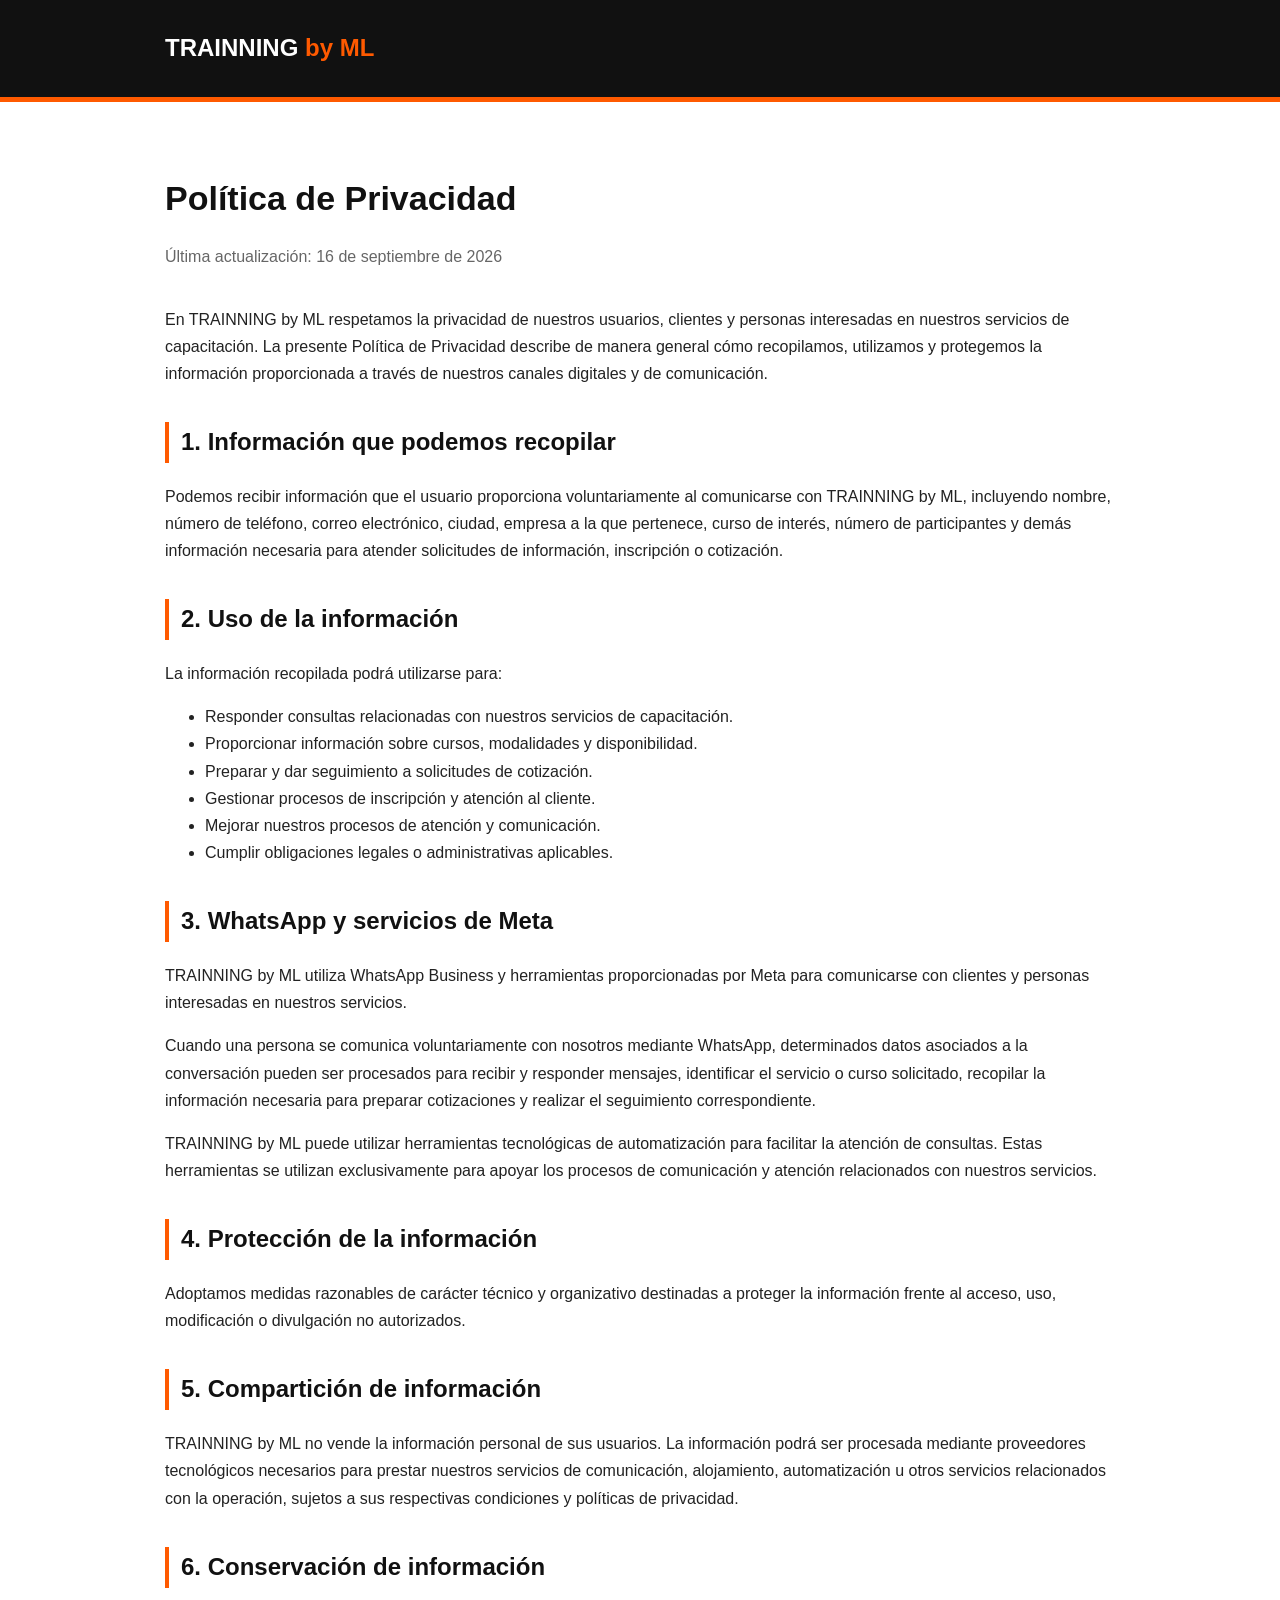
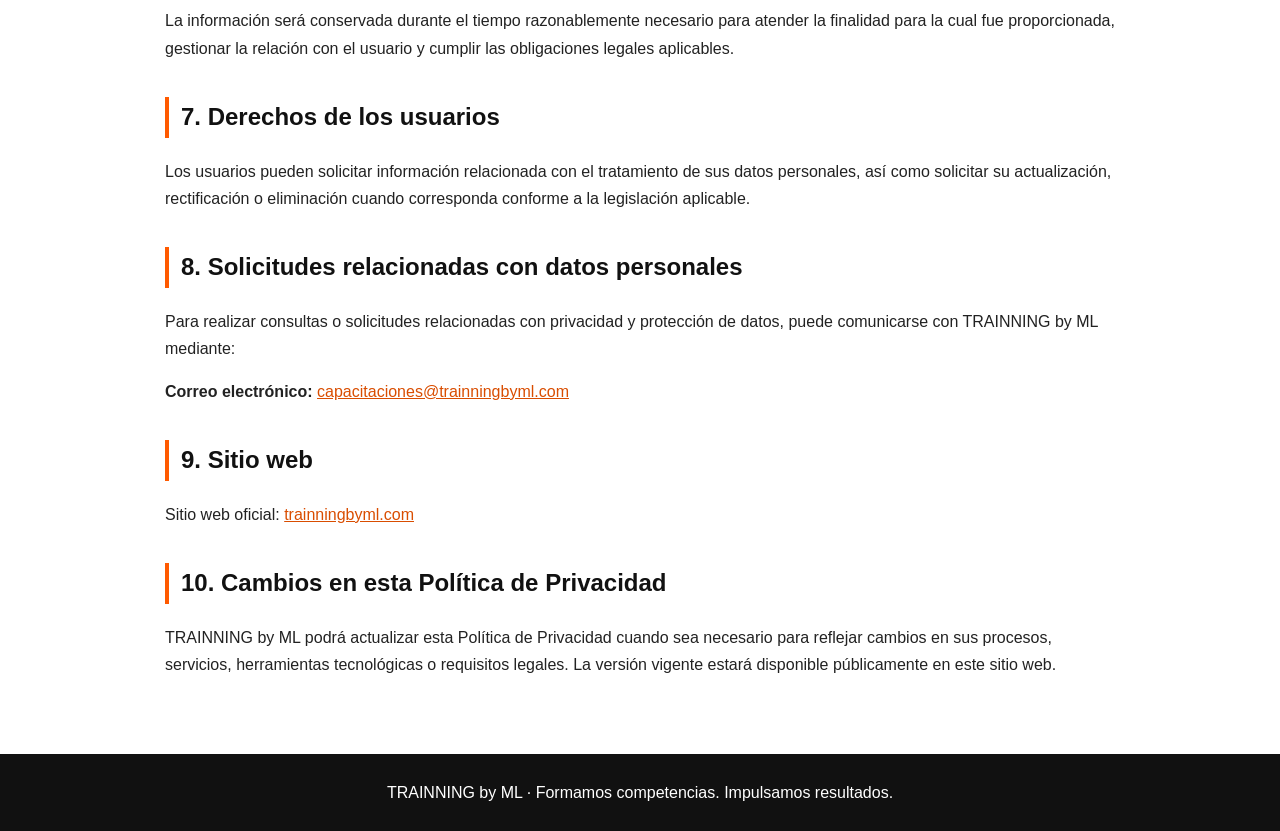
==== politica-de-privacidad.html @ 2d64966c "Create politica-de-privacidad.html" ====
<!DOCTYPE html>
<html lang="es">
<head>
  <meta charset="UTF-8">
  <meta name="viewport" content="width=device-width, initial-scale=1.0">
  <title>Política de Privacidad | TRAINNING by ML</title>
  <meta name="description" content="Política de Privacidad de TRAINNING by ML.">
  <style>
    body {
      margin: 0;
      font-family: Arial, Helvetica, sans-serif;
      background: #ffffff;
      color: #222222;
      line-height: 1.7;
    }

    .header {
      background: #111111;
      border-bottom: 5px solid #ff5a00;
      padding: 28px 20px;
    }

    .header-content {
      max-width: 950px;
      margin: auto;
    }

    .brand {
      color: #ffffff;
      font-size: 24px;
      font-weight: 700;
    }

    .brand span {
      color: #ff5a00;
    }

    .container {
      max-width: 950px;
      margin: 0 auto;
      padding: 45px 20px 60px;
    }

    h1 {
      color: #111111;
      font-size: 34px;
      margin-bottom: 8px;
    }

    h2 {
      color: #111111;
      margin-top: 35px;
      border-left: 4px solid #ff5a00;
      padding-left: 12px;
    }

    .updated {
      color: #666666;
      margin-bottom: 35px;
    }

    a {
      color: #d94d00;
    }

    .footer {
      background: #111111;
      color: #ffffff;
      text-align: center;
      padding: 25px 20px;
    }
  </style>
</head>

<body>

<header class="header">
  <div class="header-content">
    <div class="brand">TRAINNING <span>by ML</span></div>
  </div>
</header>

<main class="container">

  <h1>Política de Privacidad</h1>
  <p class="updated">Última actualización: 16 de septiembre de 2026</p>

  <p>
    En TRAINNING by ML respetamos la privacidad de nuestros usuarios, clientes
    y personas interesadas en nuestros servicios de capacitación. La presente
    Política de Privacidad describe de manera general cómo recopilamos,
    utilizamos y protegemos la información proporcionada a través de nuestros
    canales digitales y de comunicación.
  </p>

  <h2>1. Información que podemos recopilar</h2>

  <p>
    Podemos recibir información que el usuario proporciona voluntariamente al
    comunicarse con TRAINNING by ML, incluyendo nombre, número de teléfono,
    correo electrónico, ciudad, empresa a la que pertenece, curso de interés,
    número de participantes y demás información necesaria para atender
    solicitudes de información, inscripción o cotización.
  </p>

  <h2>2. Uso de la información</h2>

  <p>La información recopilada podrá utilizarse para:</p>

  <ul>
    <li>Responder consultas relacionadas con nuestros servicios de capacitación.</li>
    <li>Proporcionar información sobre cursos, modalidades y disponibilidad.</li>
    <li>Preparar y dar seguimiento a solicitudes de cotización.</li>
    <li>Gestionar procesos de inscripción y atención al cliente.</li>
    <li>Mejorar nuestros procesos de atención y comunicación.</li>
    <li>Cumplir obligaciones legales o administrativas aplicables.</li>
  </ul>

  <h2>3. WhatsApp y servicios de Meta</h2>

  <p>
    TRAINNING by ML utiliza WhatsApp Business y herramientas proporcionadas
    por Meta para comunicarse con clientes y personas interesadas en nuestros
    servicios.
  </p>

  <p>
    Cuando una persona se comunica voluntariamente con nosotros mediante
    WhatsApp, determinados datos asociados a la conversación pueden ser
    procesados para recibir y responder mensajes, identificar el servicio o
    curso solicitado, recopilar la información necesaria para preparar
    cotizaciones y realizar el seguimiento correspondiente.
  </p>

  <p>
    TRAINNING by ML puede utilizar herramientas tecnológicas de automatización
    para facilitar la atención de consultas. Estas herramientas se utilizan
    exclusivamente para apoyar los procesos de comunicación y atención
    relacionados con nuestros servicios.
  </p>

  <h2>4. Protección de la información</h2>

  <p>
    Adoptamos medidas razonables de carácter técnico y organizativo destinadas
    a proteger la información frente al acceso, uso, modificación o divulgación
    no autorizados.
  </p>

  <h2>5. Compartición de información</h2>

  <p>
    TRAINNING by ML no vende la información personal de sus usuarios.
    La información podrá ser procesada mediante proveedores tecnológicos
    necesarios para prestar nuestros servicios de comunicación, alojamiento,
    automatización u otros servicios relacionados con la operación, sujetos
    a sus respectivas condiciones y políticas de privacidad.
  </p>

  <h2>6. Conservación de información</h2>

  <p>
    La información será conservada durante el tiempo razonablemente necesario
    para atender la finalidad para la cual fue proporcionada, gestionar la
    relación con el usuario y cumplir las obligaciones legales aplicables.
  </p>

  <h2>7. Derechos de los usuarios</h2>

  <p>
    Los usuarios pueden solicitar información relacionada con el tratamiento
    de sus datos personales, así como solicitar su actualización, rectificación
    o eliminación cuando corresponda conforme a la legislación aplicable.
  </p>

  <h2>8. Solicitudes relacionadas con datos personales</h2>

  <p>
    Para realizar consultas o solicitudes relacionadas con privacidad y
    protección de datos, puede comunicarse con TRAINNING by ML mediante:
  </p>

  <p>
    <strong>Correo electrónico:</strong>
    <a href="mailto:capacitaciones@trainningbyml.com">
      capacitaciones@trainningbyml.com
    </a>
  </p>

  <h2>9. Sitio web</h2>

  <p>
    Sitio web oficial:
    <a href="https://trainningbyml.com/">
      trainningbyml.com
    </a>
  </p>

  <h2>10. Cambios en esta Política de Privacidad</h2>

  <p>
    TRAINNING by ML podrá actualizar esta Política de Privacidad cuando sea
    necesario para reflejar cambios en sus procesos, servicios, herramientas
    tecnológicas o requisitos legales. La versión vigente estará disponible
    públicamente en este sitio web.
  </p>

</main>

<footer class="footer">
  TRAINNING by ML · Formamos competencias. Impulsamos resultados.
</footer>

</body>
</html>
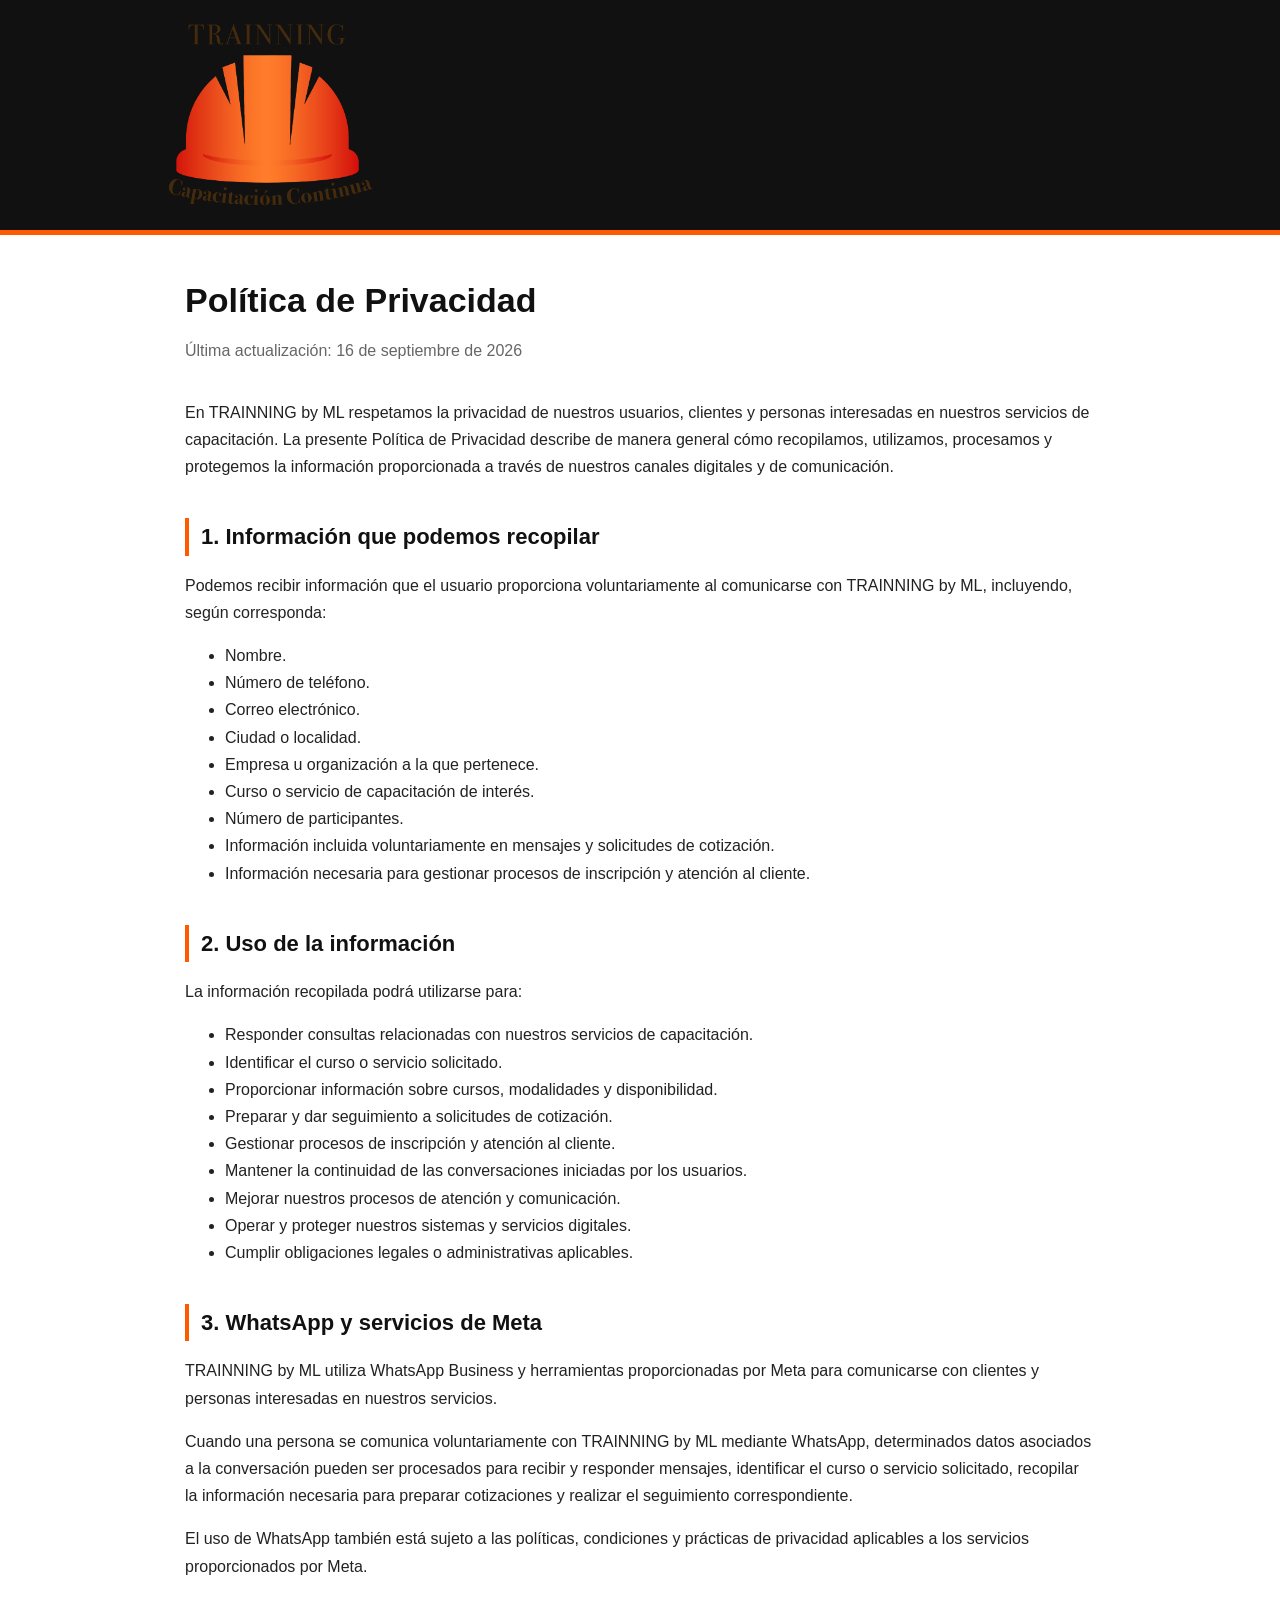
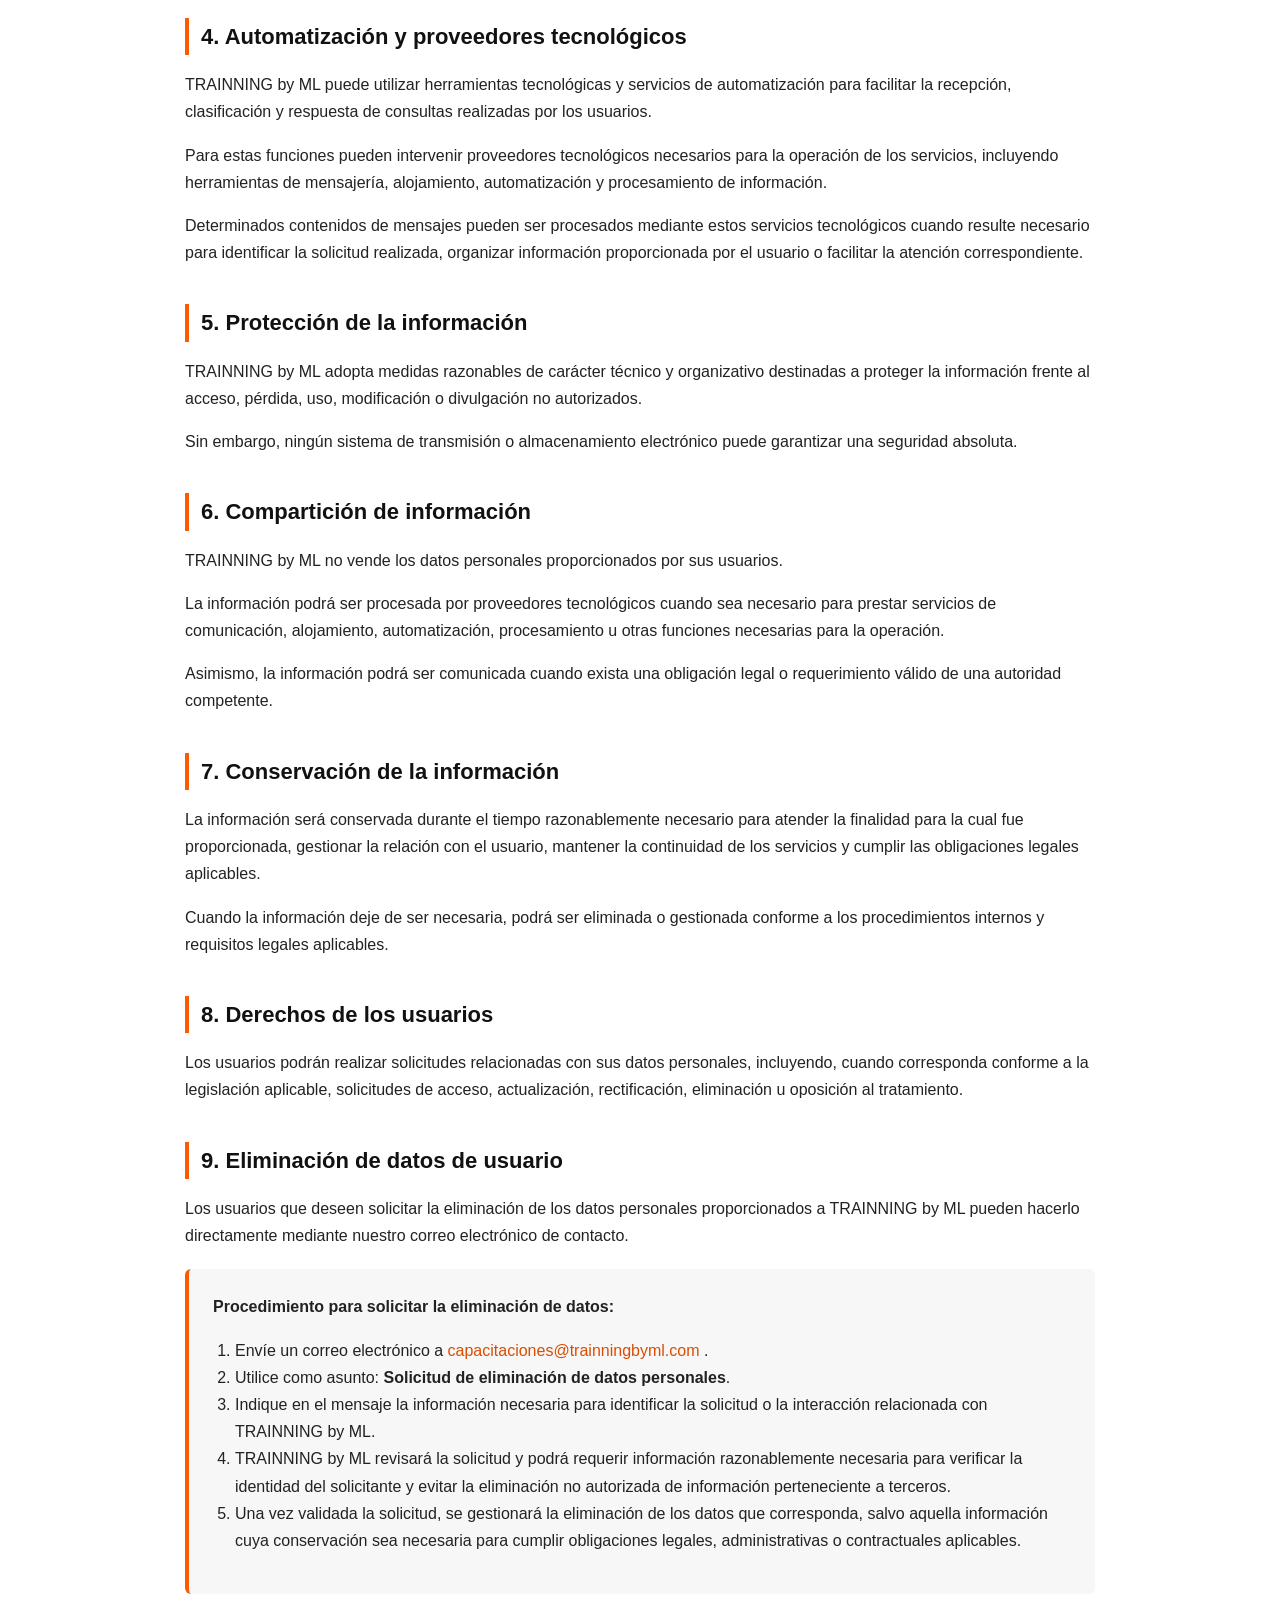
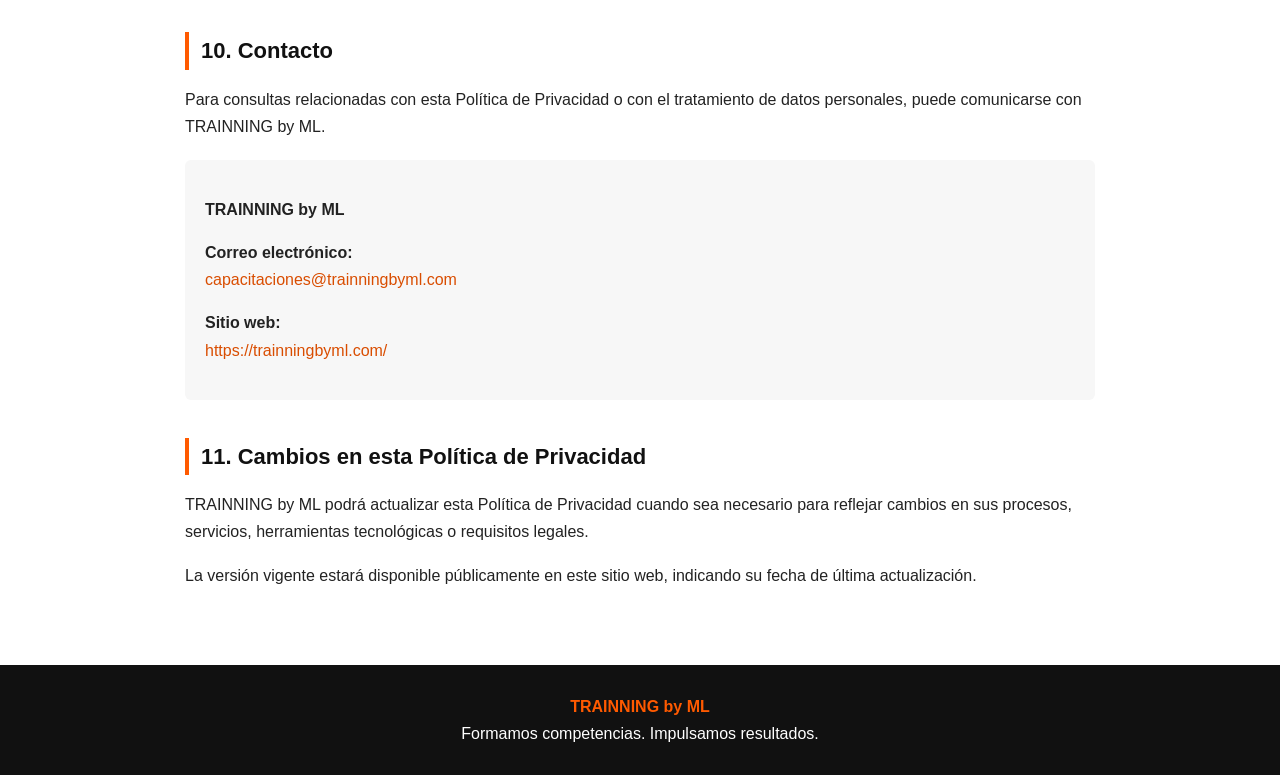
==== commit 4b7c16c3: "Update politica-de-privacidad.html" ====
--- a/politica-de-privacidad.html
+++ b/politica-de-privacidad.html
@@ -3,9 +3,26 @@
 <head>
   <meta charset="UTF-8">
   <meta name="viewport" content="width=device-width, initial-scale=1.0">
+
   <title>Política de Privacidad | TRAINNING by ML</title>
-  <meta name="description" content="Política de Privacidad de TRAINNING by ML.">
+
+  <meta
+    name="description"
+    content="Política de Privacidad y procedimiento para solicitar la eliminación de datos personales en TRAINNING by ML."
+  >
+
+  <!-- Favicon oficial -->
+  <link rel="icon" type="image/png" href="imagenes/favicon.png">
+
   <style>
+    * {
+      box-sizing: border-box;
+    }
+
+    html {
+      scroll-behavior: smooth;
+    }
+
     body {
       margin: 0;
       font-family: Arial, Helvetica, sans-serif;
@@ -17,22 +34,21 @@
     .header {
       background: #111111;
       border-bottom: 5px solid #ff5a00;
-      padding: 28px 20px;
+      padding: 22px 20px;
     }
 
     .header-content {
       max-width: 950px;
-      margin: auto;
-    }
-
-    .brand {
-      color: #ffffff;
-      font-size: 24px;
-      font-weight: 700;
-    }
-
-    .brand span {
-      color: #ff5a00;
+      margin: 0 auto;
+      display: flex;
+      align-items: center;
+    }
+
+    .logo {
+      display: block;
+      max-width: 210px;
+      width: 100%;
+      height: auto;
     }
 
     .container {
@@ -44,14 +60,22 @@
     h1 {
       color: #111111;
       font-size: 34px;
-      margin-bottom: 8px;
+      line-height: 1.2;
+      margin: 0 0 8px;
     }
 
     h2 {
       color: #111111;
-      margin-top: 35px;
+      font-size: 22px;
+      margin-top: 38px;
+      margin-bottom: 16px;
       border-left: 4px solid #ff5a00;
       padding-left: 12px;
+    }
+
+    p,
+    li {
+      font-size: 16px;
     }
 
     .updated {
@@ -61,155 +85,325 @@
 
     a {
       color: #d94d00;
+      text-decoration: none;
+    }
+
+    a:hover {
+      text-decoration: underline;
+    }
+
+    .data-deletion {
+      margin-top: 20px;
+      padding: 24px;
+      background: #f7f7f7;
+      border-left: 4px solid #ff5a00;
+      border-radius: 6px;
+    }
+
+    .data-deletion ol {
+      padding-left: 22px;
+    }
+
+    .contact-box {
+      margin-top: 20px;
+      padding: 20px;
+      background: #f7f7f7;
+      border-radius: 6px;
     }
 
     .footer {
       background: #111111;
       color: #ffffff;
       text-align: center;
-      padding: 25px 20px;
+      padding: 28px 20px;
+    }
+
+    .footer strong {
+      color: #ff5a00;
+    }
+
+    @media (max-width: 600px) {
+      .logo {
+        max-width: 175px;
+      }
+
+      h1 {
+        font-size: 28px;
+      }
+
+      h2 {
+        font-size: 20px;
+      }
+
+      .container {
+        padding-top: 35px;
+      }
     }
   </style>
 </head>
 
 <body>
 
-<header class="header">
-  <div class="header-content">
-    <div class="brand">TRAINNING <span>by ML</span></div>
-  </div>
-</header>
-
-<main class="container">
-
-  <h1>Política de Privacidad</h1>
-  <p class="updated">Última actualización: 16 de septiembre de 2026</p>
-
-  <p>
-    En TRAINNING by ML respetamos la privacidad de nuestros usuarios, clientes
-    y personas interesadas en nuestros servicios de capacitación. La presente
-    Política de Privacidad describe de manera general cómo recopilamos,
-    utilizamos y protegemos la información proporcionada a través de nuestros
-    canales digitales y de comunicación.
-  </p>
-
-  <h2>1. Información que podemos recopilar</h2>
-
-  <p>
-    Podemos recibir información que el usuario proporciona voluntariamente al
-    comunicarse con TRAINNING by ML, incluyendo nombre, número de teléfono,
-    correo electrónico, ciudad, empresa a la que pertenece, curso de interés,
-    número de participantes y demás información necesaria para atender
-    solicitudes de información, inscripción o cotización.
-  </p>
-
-  <h2>2. Uso de la información</h2>
-
-  <p>La información recopilada podrá utilizarse para:</p>
-
-  <ul>
-    <li>Responder consultas relacionadas con nuestros servicios de capacitación.</li>
-    <li>Proporcionar información sobre cursos, modalidades y disponibilidad.</li>
-    <li>Preparar y dar seguimiento a solicitudes de cotización.</li>
-    <li>Gestionar procesos de inscripción y atención al cliente.</li>
-    <li>Mejorar nuestros procesos de atención y comunicación.</li>
-    <li>Cumplir obligaciones legales o administrativas aplicables.</li>
-  </ul>
-
-  <h2>3. WhatsApp y servicios de Meta</h2>
-
-  <p>
-    TRAINNING by ML utiliza WhatsApp Business y herramientas proporcionadas
-    por Meta para comunicarse con clientes y personas interesadas en nuestros
-    servicios.
-  </p>
-
-  <p>
-    Cuando una persona se comunica voluntariamente con nosotros mediante
-    WhatsApp, determinados datos asociados a la conversación pueden ser
-    procesados para recibir y responder mensajes, identificar el servicio o
-    curso solicitado, recopilar la información necesaria para preparar
-    cotizaciones y realizar el seguimiento correspondiente.
-  </p>
-
-  <p>
-    TRAINNING by ML puede utilizar herramientas tecnológicas de automatización
-    para facilitar la atención de consultas. Estas herramientas se utilizan
-    exclusivamente para apoyar los procesos de comunicación y atención
-    relacionados con nuestros servicios.
-  </p>
-
-  <h2>4. Protección de la información</h2>
-
-  <p>
-    Adoptamos medidas razonables de carácter técnico y organizativo destinadas
-    a proteger la información frente al acceso, uso, modificación o divulgación
-    no autorizados.
-  </p>
-
-  <h2>5. Compartición de información</h2>
-
-  <p>
-    TRAINNING by ML no vende la información personal de sus usuarios.
-    La información podrá ser procesada mediante proveedores tecnológicos
-    necesarios para prestar nuestros servicios de comunicación, alojamiento,
-    automatización u otros servicios relacionados con la operación, sujetos
-    a sus respectivas condiciones y políticas de privacidad.
-  </p>
-
-  <h2>6. Conservación de información</h2>
-
-  <p>
-    La información será conservada durante el tiempo razonablemente necesario
-    para atender la finalidad para la cual fue proporcionada, gestionar la
-    relación con el usuario y cumplir las obligaciones legales aplicables.
-  </p>
-
-  <h2>7. Derechos de los usuarios</h2>
-
-  <p>
-    Los usuarios pueden solicitar información relacionada con el tratamiento
-    de sus datos personales, así como solicitar su actualización, rectificación
-    o eliminación cuando corresponda conforme a la legislación aplicable.
-  </p>
-
-  <h2>8. Solicitudes relacionadas con datos personales</h2>
-
-  <p>
-    Para realizar consultas o solicitudes relacionadas con privacidad y
-    protección de datos, puede comunicarse con TRAINNING by ML mediante:
-  </p>
-
-  <p>
-    <strong>Correo electrónico:</strong>
-    <a href="mailto:capacitaciones@trainningbyml.com">
-      capacitaciones@trainningbyml.com
-    </a>
-  </p>
-
-  <h2>9. Sitio web</h2>
-
-  <p>
-    Sitio web oficial:
-    <a href="https://trainningbyml.com/">
-      trainningbyml.com
-    </a>
-  </p>
-
-  <h2>10. Cambios en esta Política de Privacidad</h2>
-
-  <p>
-    TRAINNING by ML podrá actualizar esta Política de Privacidad cuando sea
-    necesario para reflejar cambios en sus procesos, servicios, herramientas
-    tecnológicas o requisitos legales. La versión vigente estará disponible
-    públicamente en este sitio web.
-  </p>
-
-</main>
-
-<footer class="footer">
-  TRAINNING by ML · Formamos competencias. Impulsamos resultados.
-</footer>
+  <header class="header">
+    <div class="header-content">
+      <a href="https://trainningbyml.com/" aria-label="TRAINNING by ML - Inicio">
+        <img
+          src="imagenes/logo-trainning.png"
+          alt="TRAINNING by ML"
+          class="logo"
+        >
+      </a>
+    </div>
+  </header>
+
+  <main class="container">
+
+    <h1>Política de Privacidad</h1>
+
+    <p class="updated">
+      Última actualización: 16 de septiembre de 2026
+    </p>
+
+    <p>
+      En TRAINNING by ML respetamos la privacidad de nuestros usuarios,
+      clientes y personas interesadas en nuestros servicios de capacitación.
+      La presente Política de Privacidad describe de manera general cómo
+      recopilamos, utilizamos, procesamos y protegemos la información
+      proporcionada a través de nuestros canales digitales y de comunicación.
+    </p>
+
+    <h2>1. Información que podemos recopilar</h2>
+
+    <p>
+      Podemos recibir información que el usuario proporciona voluntariamente
+      al comunicarse con TRAINNING by ML, incluyendo, según corresponda:
+    </p>
+
+    <ul>
+      <li>Nombre.</li>
+      <li>Número de teléfono.</li>
+      <li>Correo electrónico.</li>
+      <li>Ciudad o localidad.</li>
+      <li>Empresa u organización a la que pertenece.</li>
+      <li>Curso o servicio de capacitación de interés.</li>
+      <li>Número de participantes.</li>
+      <li>Información incluida voluntariamente en mensajes y solicitudes de cotización.</li>
+      <li>Información necesaria para gestionar procesos de inscripción y atención al cliente.</li>
+    </ul>
+
+    <h2>2. Uso de la información</h2>
+
+    <p>
+      La información recopilada podrá utilizarse para:
+    </p>
+
+    <ul>
+      <li>Responder consultas relacionadas con nuestros servicios de capacitación.</li>
+      <li>Identificar el curso o servicio solicitado.</li>
+      <li>Proporcionar información sobre cursos, modalidades y disponibilidad.</li>
+      <li>Preparar y dar seguimiento a solicitudes de cotización.</li>
+      <li>Gestionar procesos de inscripción y atención al cliente.</li>
+      <li>Mantener la continuidad de las conversaciones iniciadas por los usuarios.</li>
+      <li>Mejorar nuestros procesos de atención y comunicación.</li>
+      <li>Operar y proteger nuestros sistemas y servicios digitales.</li>
+      <li>Cumplir obligaciones legales o administrativas aplicables.</li>
+    </ul>
+
+    <h2>3. WhatsApp y servicios de Meta</h2>
+
+    <p>
+      TRAINNING by ML utiliza WhatsApp Business y herramientas proporcionadas
+      por Meta para comunicarse con clientes y personas interesadas en nuestros
+      servicios.
+    </p>
+
+    <p>
+      Cuando una persona se comunica voluntariamente con TRAINNING by ML
+      mediante WhatsApp, determinados datos asociados a la conversación pueden
+      ser procesados para recibir y responder mensajes, identificar el curso o
+      servicio solicitado, recopilar la información necesaria para preparar
+      cotizaciones y realizar el seguimiento correspondiente.
+    </p>
+
+    <p>
+      El uso de WhatsApp también está sujeto a las políticas, condiciones y
+      prácticas de privacidad aplicables a los servicios proporcionados por
+      Meta.
+    </p>
+
+    <h2>4. Automatización y proveedores tecnológicos</h2>
+
+    <p>
+      TRAINNING by ML puede utilizar herramientas tecnológicas y servicios de
+      automatización para facilitar la recepción, clasificación y respuesta de
+      consultas realizadas por los usuarios.
+    </p>
+
+    <p>
+      Para estas funciones pueden intervenir proveedores tecnológicos
+      necesarios para la operación de los servicios, incluyendo herramientas
+      de mensajería, alojamiento, automatización y procesamiento de
+      información.
+    </p>
+
+    <p>
+      Determinados contenidos de mensajes pueden ser procesados mediante estos
+      servicios tecnológicos cuando resulte necesario para identificar la
+      solicitud realizada, organizar información proporcionada por el usuario
+      o facilitar la atención correspondiente.
+    </p>
+
+    <h2>5. Protección de la información</h2>
+
+    <p>
+      TRAINNING by ML adopta medidas razonables de carácter técnico y
+      organizativo destinadas a proteger la información frente al acceso,
+      pérdida, uso, modificación o divulgación no autorizados.
+    </p>
+
+    <p>
+      Sin embargo, ningún sistema de transmisión o almacenamiento electrónico
+      puede garantizar una seguridad absoluta.
+    </p>
+
+    <h2>6. Compartición de información</h2>
+
+    <p>
+      TRAINNING by ML no vende los datos personales proporcionados por sus
+      usuarios.
+    </p>
+
+    <p>
+      La información podrá ser procesada por proveedores tecnológicos cuando
+      sea necesario para prestar servicios de comunicación, alojamiento,
+      automatización, procesamiento u otras funciones necesarias para la
+      operación.
+    </p>
+
+    <p>
+      Asimismo, la información podrá ser comunicada cuando exista una
+      obligación legal o requerimiento válido de una autoridad competente.
+    </p>
+
+    <h2>7. Conservación de la información</h2>
+
+    <p>
+      La información será conservada durante el tiempo razonablemente
+      necesario para atender la finalidad para la cual fue proporcionada,
+      gestionar la relación con el usuario, mantener la continuidad de los
+      servicios y cumplir las obligaciones legales aplicables.
+    </p>
+
+    <p>
+      Cuando la información deje de ser necesaria, podrá ser eliminada o
+      gestionada conforme a los procedimientos internos y requisitos legales
+      aplicables.
+    </p>
+
+    <h2>8. Derechos de los usuarios</h2>
+
+    <p>
+      Los usuarios podrán realizar solicitudes relacionadas con sus datos
+      personales, incluyendo, cuando corresponda conforme a la legislación
+      aplicable, solicitudes de acceso, actualización, rectificación,
+      eliminación u oposición al tratamiento.
+    </p>
+
+    <h2 id="eliminacion-de-datos">9. Eliminación de datos de usuario</h2>
+
+    <p>
+      Los usuarios que deseen solicitar la eliminación de los datos personales
+      proporcionados a TRAINNING by ML pueden hacerlo directamente mediante
+      nuestro correo electrónico de contacto.
+    </p>
+
+    <div class="data-deletion">
+
+      <strong>Procedimiento para solicitar la eliminación de datos:</strong>
+
+      <ol>
+        <li>
+          Envíe un correo electrónico a
+          <a href="mailto:capacitaciones@trainningbyml.com">
+            capacitaciones@trainningbyml.com
+          </a>.
+        </li>
+
+        <li>
+          Utilice como asunto:
+          <strong>Solicitud de eliminación de datos personales</strong>.
+        </li>
+
+        <li>
+          Indique en el mensaje la información necesaria para identificar la
+          solicitud o la interacción relacionada con TRAINNING by ML.
+        </li>
+
+        <li>
+          TRAINNING by ML revisará la solicitud y podrá requerir información
+          razonablemente necesaria para verificar la identidad del solicitante
+          y evitar la eliminación no autorizada de información perteneciente a
+          terceros.
+        </li>
+
+        <li>
+          Una vez validada la solicitud, se gestionará la eliminación de los
+          datos que corresponda, salvo aquella información cuya conservación
+          sea necesaria para cumplir obligaciones legales, administrativas o
+          contractuales aplicables.
+        </li>
+      </ol>
+
+    </div>
+
+    <h2>10. Contacto</h2>
+
+    <p>
+      Para consultas relacionadas con esta Política de Privacidad o con el
+      tratamiento de datos personales, puede comunicarse con TRAINNING by ML.
+    </p>
+
+    <div class="contact-box">
+
+      <p>
+        <strong>TRAINNING by ML</strong>
+      </p>
+
+      <p>
+        <strong>Correo electrónico:</strong><br>
+        <a href="mailto:capacitaciones@trainningbyml.com">
+          capacitaciones@trainningbyml.com
+        </a>
+      </p>
+
+      <p>
+        <strong>Sitio web:</strong><br>
+        <a href="https://trainningbyml.com/">
+          https://trainningbyml.com/
+        </a>
+      </p>
+
+    </div>
+
+    <h2>11. Cambios en esta Política de Privacidad</h2>
+
+    <p>
+      TRAINNING by ML podrá actualizar esta Política de Privacidad cuando sea
+      necesario para reflejar cambios en sus procesos, servicios, herramientas
+      tecnológicas o requisitos legales.
+    </p>
+
+    <p>
+      La versión vigente estará disponible públicamente en este sitio web,
+      indicando su fecha de última actualización.
+    </p>
+
+  </main>
+
+  <footer class="footer">
+    <strong>TRAINNING by ML</strong><br>
+    Formamos competencias. Impulsamos resultados.
+  </footer>
 
 </body>
 </html>
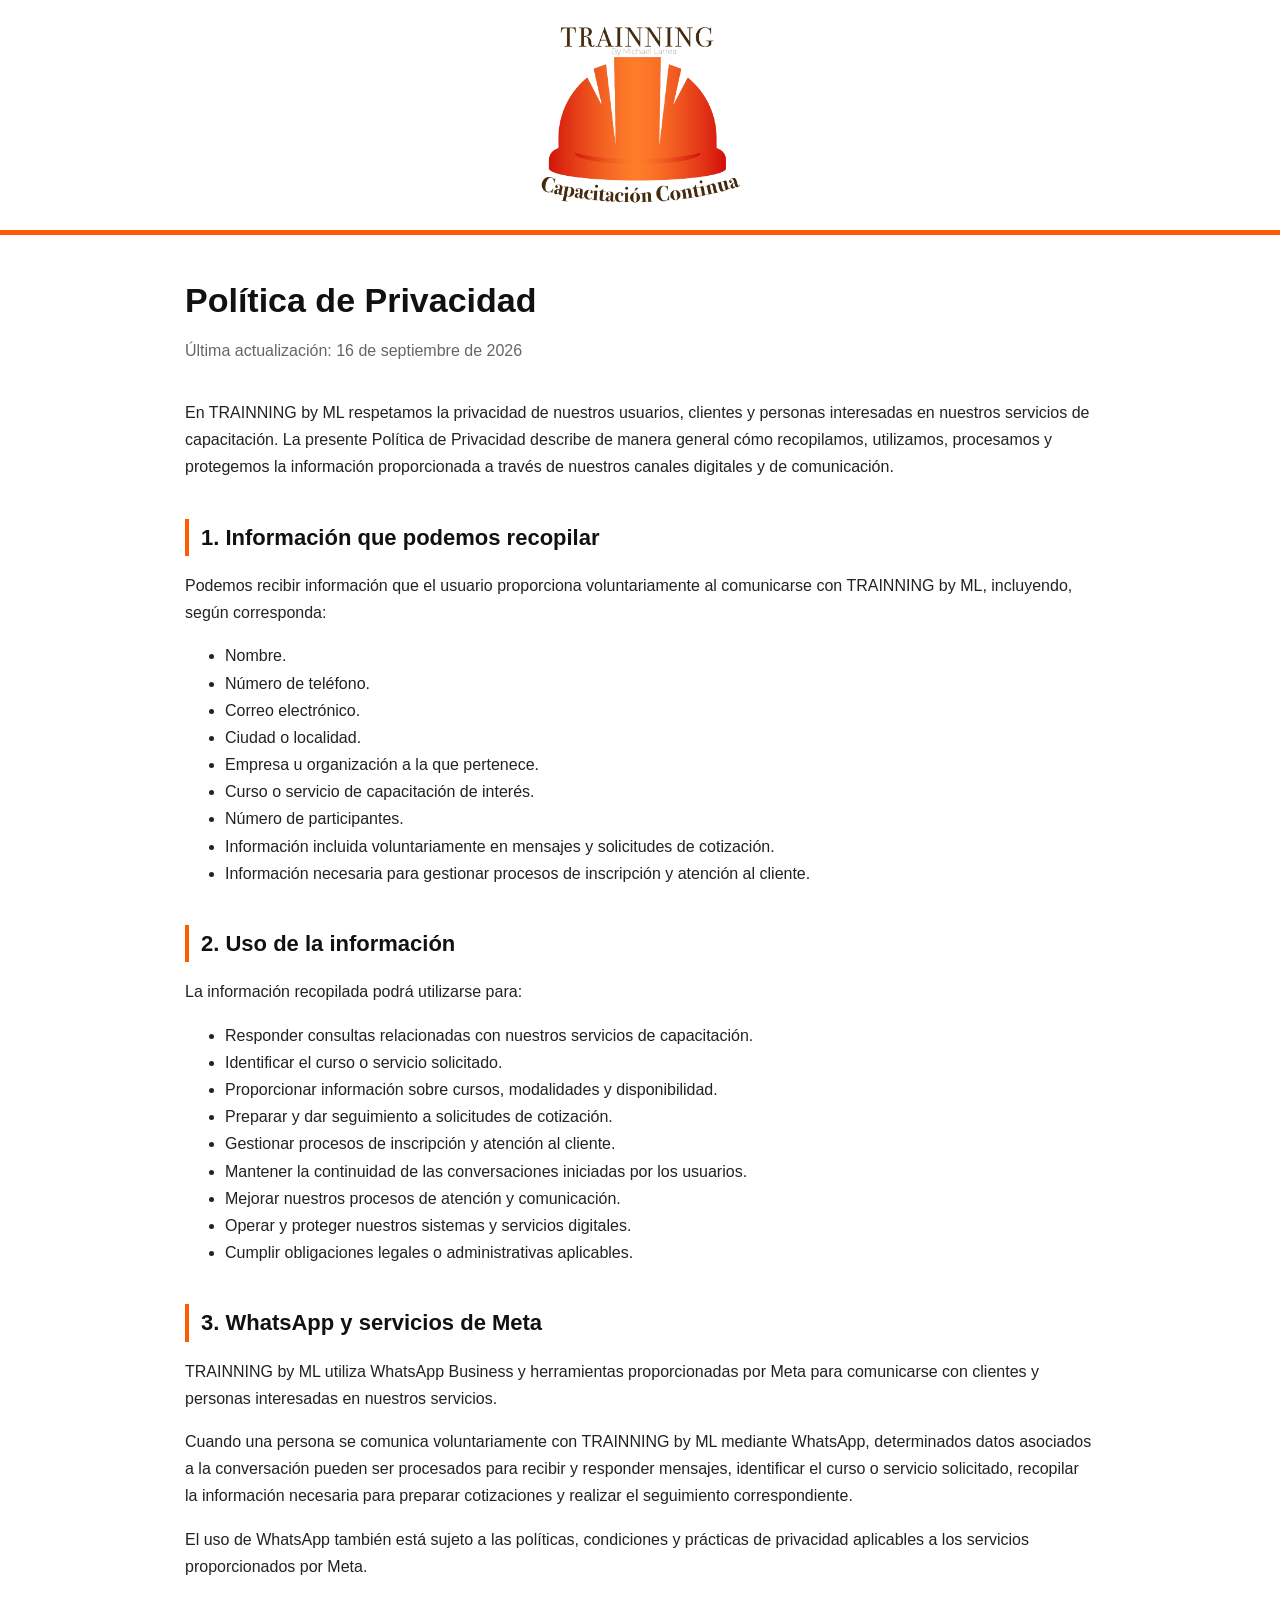
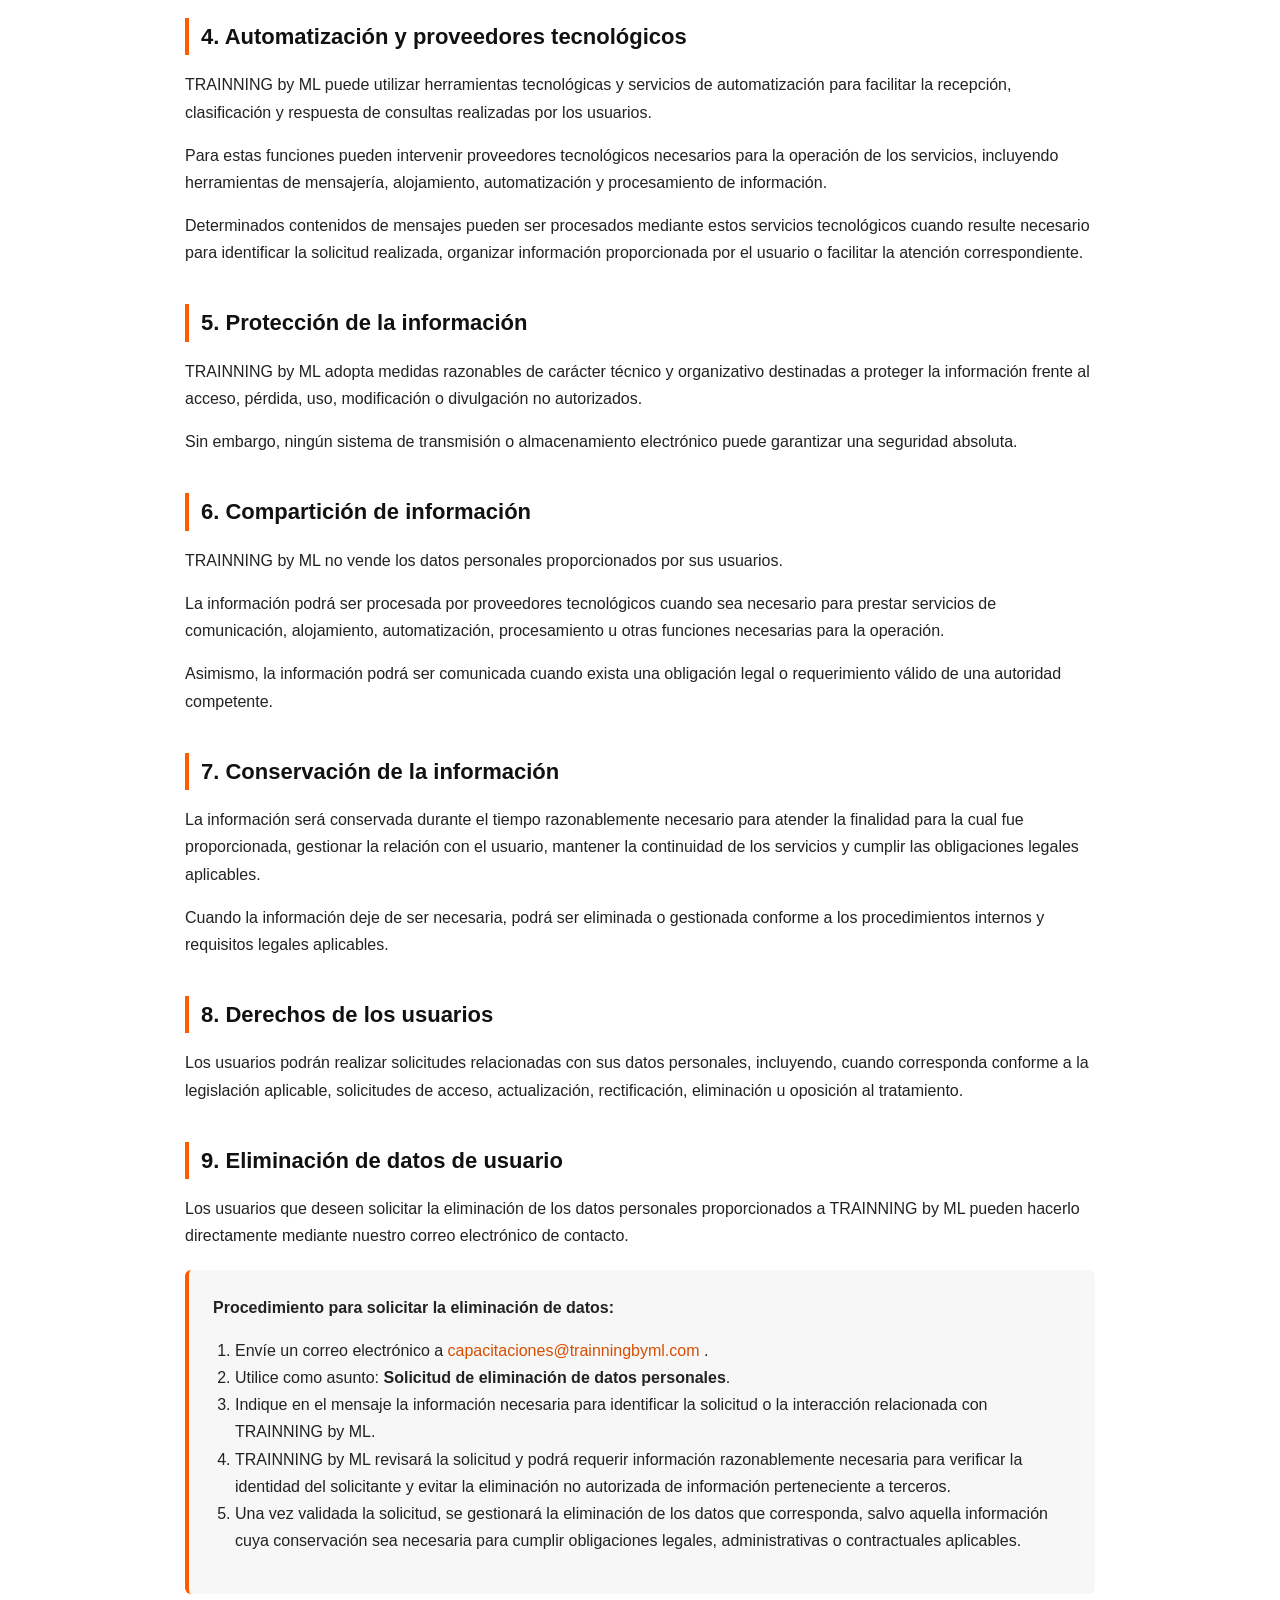
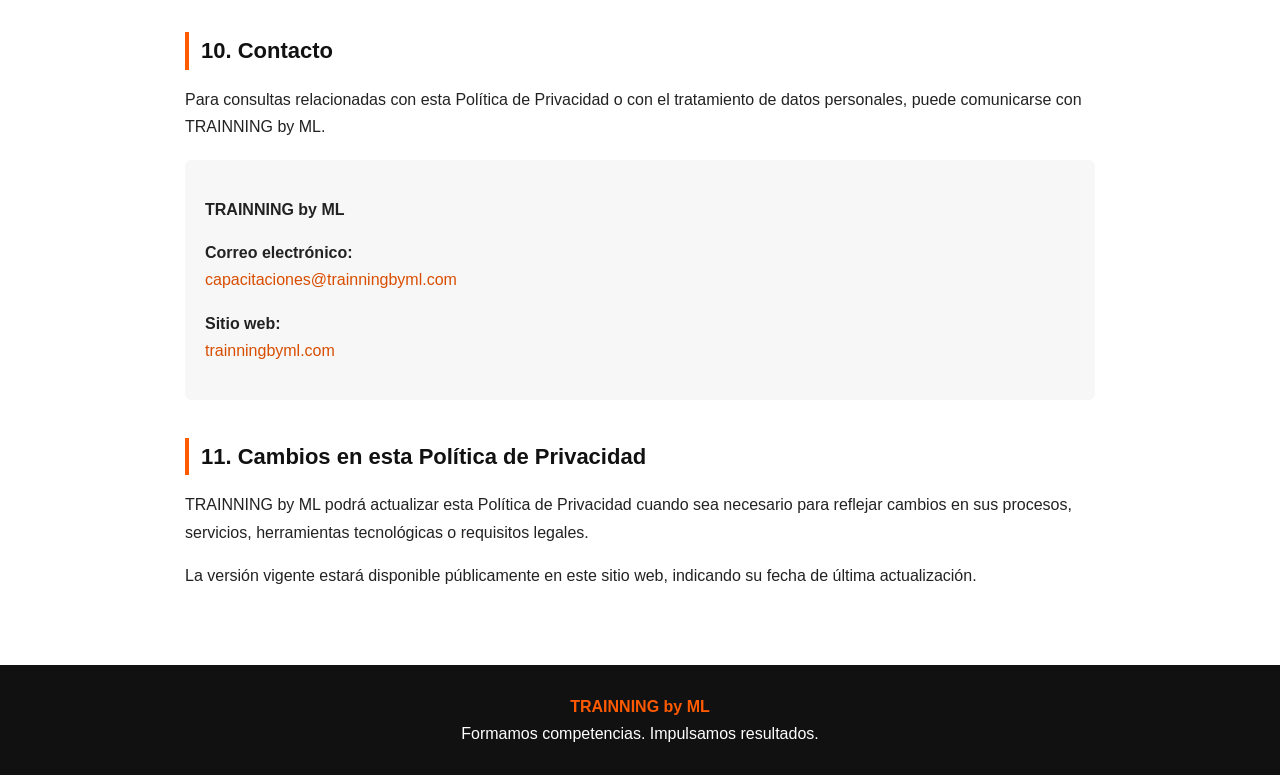
==== commit 45f226da: "Update politica-de-privacidad.html" ====
--- a/politica-de-privacidad.html
+++ b/politica-de-privacidad.html
@@ -31,26 +31,36 @@
       line-height: 1.7;
     }
 
+    /* ENCABEZADO */
     .header {
-      background: #111111;
+      background: #ffffff;
       border-bottom: 5px solid #ff5a00;
-      padding: 22px 20px;
+      padding: 25px 20px;
     }
 
     .header-content {
       max-width: 950px;
       margin: 0 auto;
       display: flex;
+      justify-content: center;
       align-items: center;
+    }
+
+    .logo-link {
+      display: inline-block;
+      text-align: center;
     }
 
     .logo {
       display: block;
-      max-width: 210px;
-      width: 100%;
+      width: auto;
+      max-width: 240px;
+      max-height: 180px;
       height: auto;
-    }
-
+      margin: 0 auto;
+    }
+
+    /* CONTENIDO */
     .container {
       max-width: 950px;
       margin: 0 auto;
@@ -92,6 +102,7 @@
       text-decoration: underline;
     }
 
+    /* ELIMINACIÓN DE DATOS */
     .data-deletion {
       margin-top: 20px;
       padding: 24px;
@@ -104,6 +115,7 @@
       padding-left: 22px;
     }
 
+    /* CONTACTO */
     .contact-box {
       margin-top: 20px;
       padding: 20px;
@@ -111,6 +123,7 @@
       border-radius: 6px;
     }
 
+    /* PIE DE PÁGINA */
     .footer {
       background: #111111;
       color: #ffffff;
@@ -122,9 +135,15 @@
       color: #ff5a00;
     }
 
+    /* ADAPTACIÓN PARA CELULARES */
     @media (max-width: 600px) {
+      .header {
+        padding: 20px 15px;
+      }
+
       .logo {
-        max-width: 175px;
+        max-width: 190px;
+        max-height: 150px;
       }
 
       h1 {
@@ -144,12 +163,17 @@
 
 <body>
 
+  <!-- ENCABEZADO CON LOGO OFICIAL -->
   <header class="header">
     <div class="header-content">
-      <a href="https://trainningbyml.com/" aria-label="TRAINNING by ML - Inicio">
+      <a
+        href="https://trainningbyml.com/"
+        class="logo-link"
+        aria-label="TRAINNING by ML - Inicio"
+      >
         <img
           src="imagenes/logo-trainning.png"
-          alt="TRAINNING by ML"
+          alt="TRAINNING by ML - Capacitación Continua"
           class="logo"
         >
       </a>
@@ -309,6 +333,7 @@
       eliminación u oposición al tratamiento.
     </p>
 
+    <!-- ESTA SECCIÓN NOS SERVIRÁ PARA META -->
     <h2 id="eliminacion-de-datos">9. Eliminación de datos de usuario</h2>
 
     <p>
@@ -335,22 +360,22 @@
         </li>
 
         <li>
-          Indique en el mensaje la información necesaria para identificar la
-          solicitud o la interacción relacionada con TRAINNING by ML.
+          Indique en el mensaje la información necesaria para identificar
+          la solicitud o la interacción relacionada con TRAINNING by ML.
         </li>
 
         <li>
           TRAINNING by ML revisará la solicitud y podrá requerir información
           razonablemente necesaria para verificar la identidad del solicitante
-          y evitar la eliminación no autorizada de información perteneciente a
-          terceros.
+          y evitar la eliminación no autorizada de información perteneciente
+          a terceros.
         </li>
 
         <li>
           Una vez validada la solicitud, se gestionará la eliminación de los
           datos que corresponda, salvo aquella información cuya conservación
-          sea necesaria para cumplir obligaciones legales, administrativas o
-          contractuales aplicables.
+          sea necesaria para cumplir obligaciones legales, administrativas
+          o contractuales aplicables.
         </li>
       </ol>
 
@@ -379,7 +404,7 @@
       <p>
         <strong>Sitio web:</strong><br>
         <a href="https://trainningbyml.com/">
-          https://trainningbyml.com/
+          trainningbyml.com
         </a>
       </p>
 
